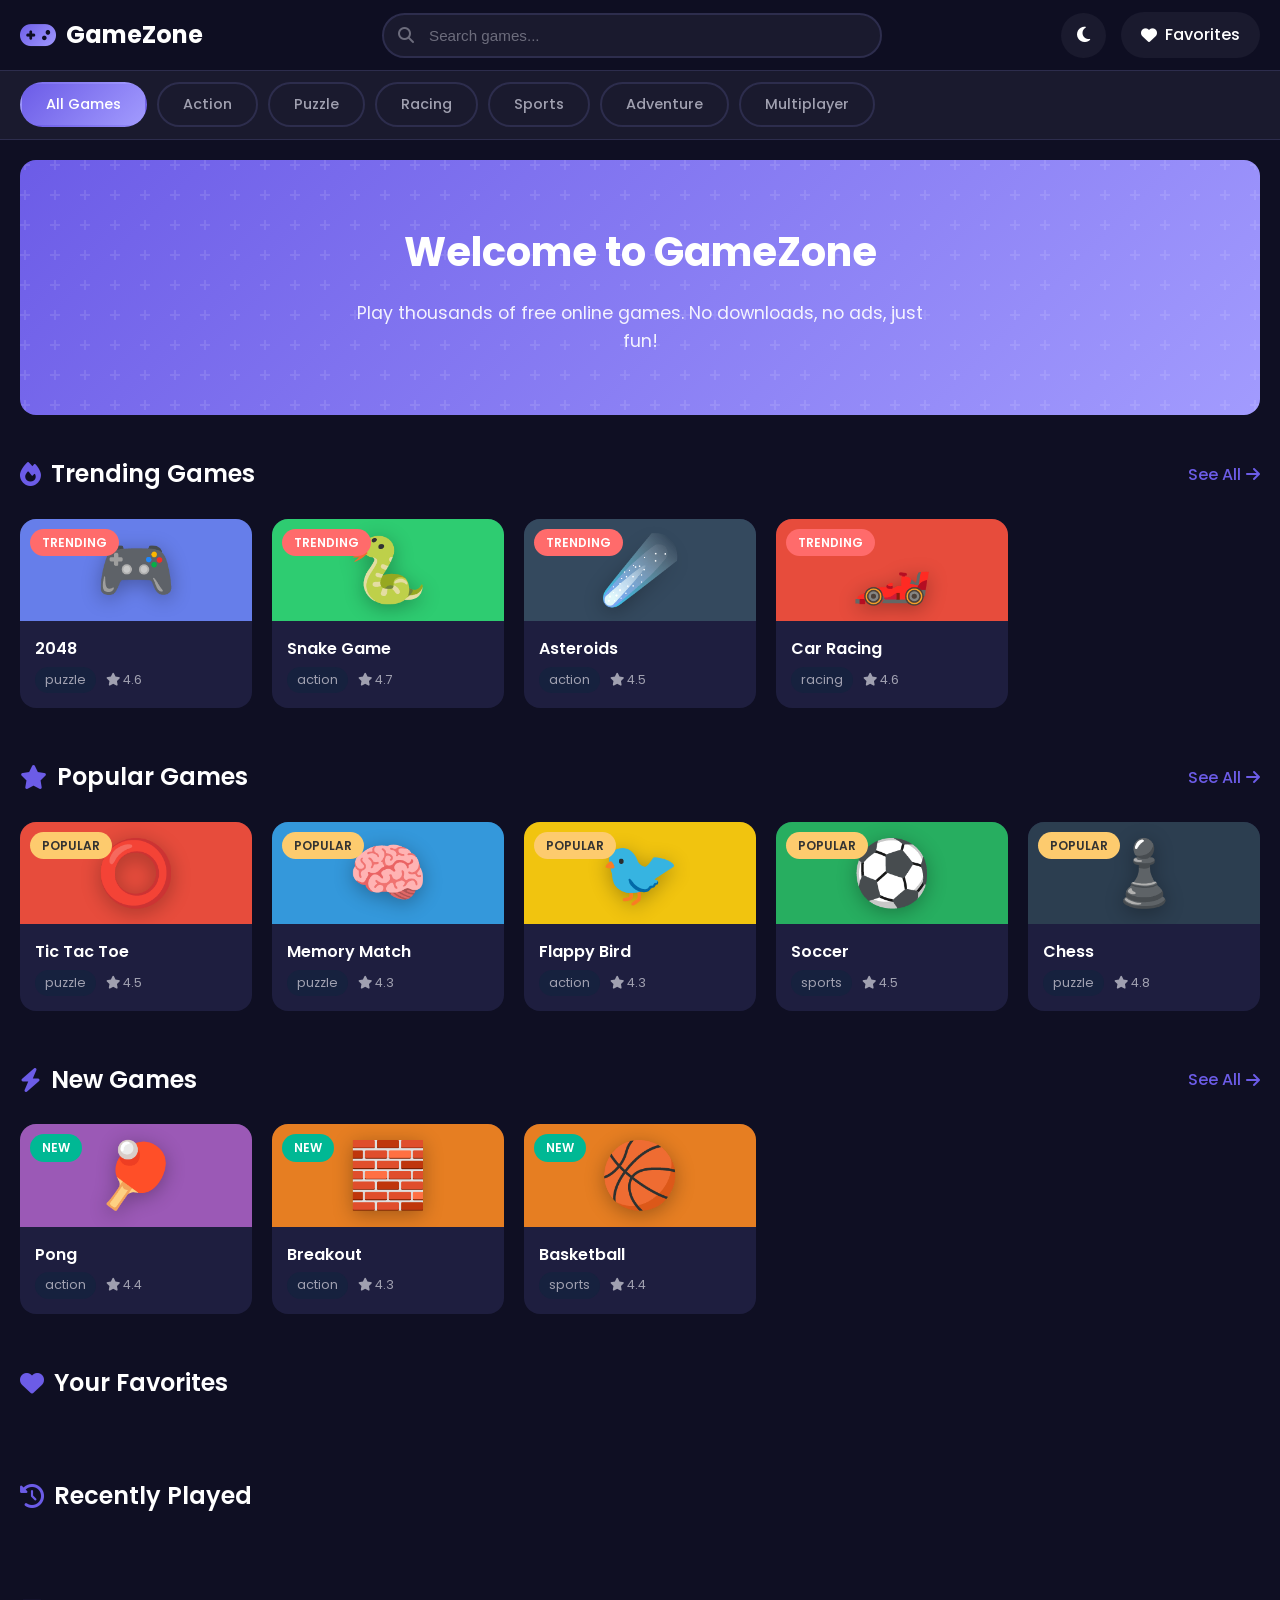
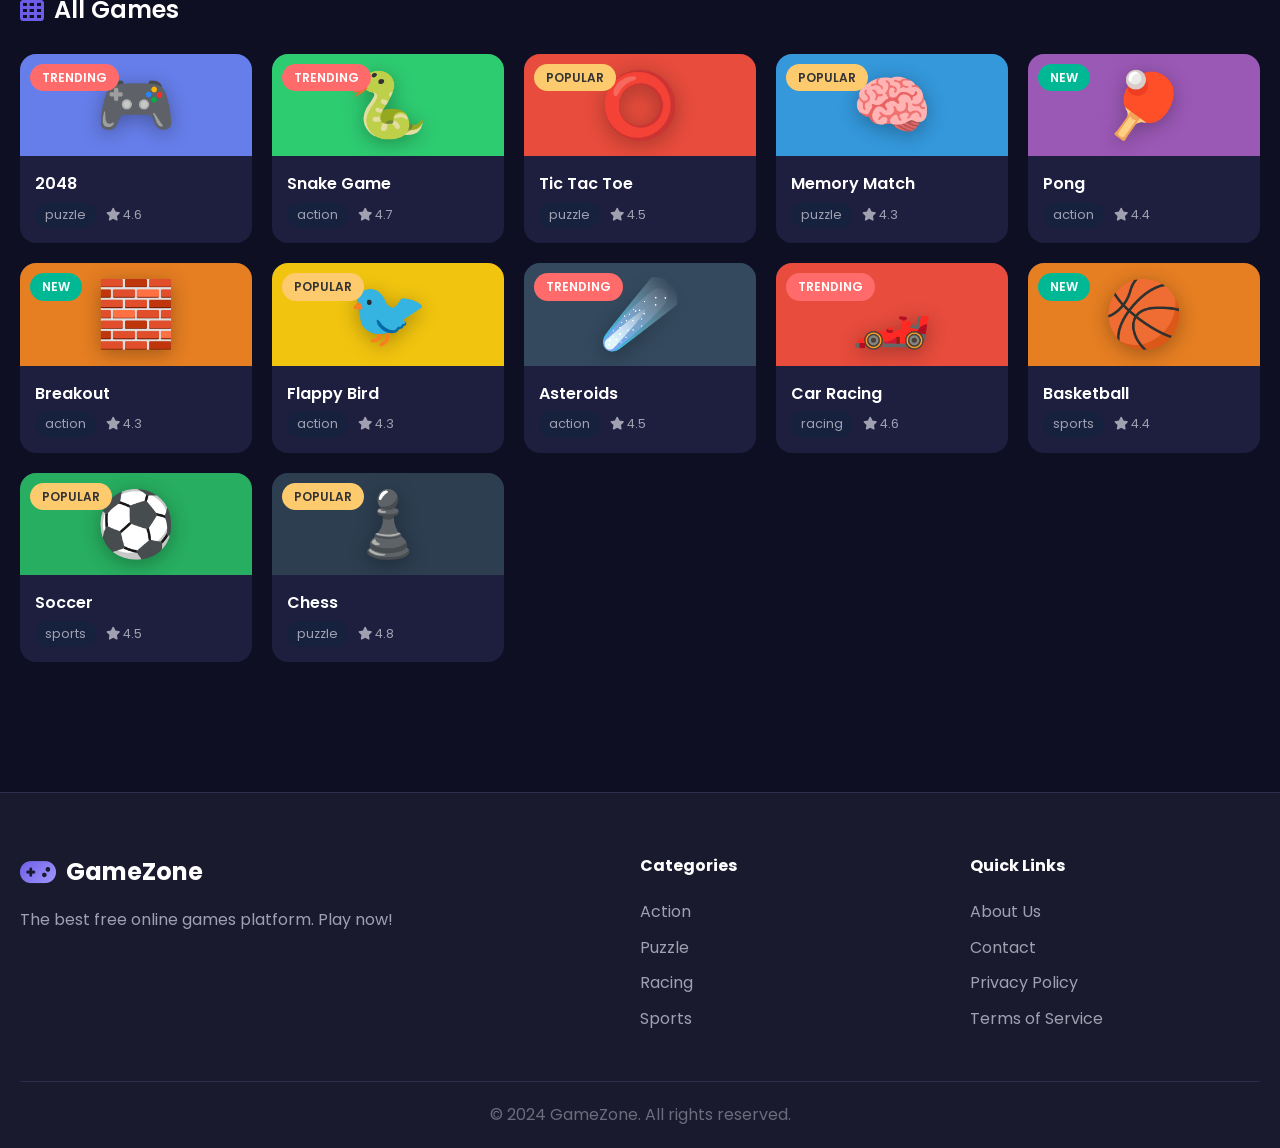
==== index.html @ c4a51d7b "Initial commit - GameZone website with 12 playable games" ====
<!DOCTYPE html>
<html lang="en">
<head>
    <meta charset="UTF-8">
    <meta name="viewport" content="width=device-width, initial-scale=1.0">
    <meta name="description" content="Play free online games at GameZone - The best collection of trending, popular and new games!">
    <title>GameZone - Play Free Games Online</title>
    <link rel="stylesheet" href="style.css">
    <link href="https://fonts.googleapis.com/css2?family=Poppins:wght@400;500;600;700&display=swap" rel="stylesheet">
    <link rel="stylesheet" href="https://cdnjs.cloudflare.com/ajax/libs/font-awesome/6.4.0/css/all.min.css">
</head>
<body>
    <!-- Navbar -->
    <nav class="navbar">
        <div class="nav-container">
            <a href="index.html" class="logo">
                <i class="fas fa-gamepad"></i>
                <span>GameZone</span>
            </a>
            
            <div class="search-box">
                <i class="fas fa-search"></i>
                <input type="text" id="searchInput" placeholder="Search games...">
            </div>
            
            <div class="nav-actions">
                <button class="theme-toggle" id="themeToggle" title="Toggle Theme">
                    <i class="fas fa-moon"></i>
                </button>
                <a href="#favorites" class="nav-link">
                    <i class="fas fa-heart"></i>
                    <span>Favorites</span>
                </a>
            </div>
            
            <button class="mobile-menu-btn" id="mobileMenuBtn">
                <i class="fas fa-bars"></i>
            </button>
        </div>
    </nav>

    <!-- Categories -->
    <div class="categories-bar">
        <div class="categories-container">
            <button class="category-btn active" data-category="all">All Games</button>
            <button class="category-btn" data-category="action">Action</button>
            <button class="category-btn" data-category="puzzle">Puzzle</button>
            <button class="category-btn" data-category="racing">Racing</button>
            <button class="category-btn" data-category="sports">Sports</button>
            <button class="category-btn" data-category="adventure">Adventure</button>
            <button class="category-btn" data-category="multiplayer">Multiplayer</button>
        </div>
    </div>

    <!-- Main Content -->
    <main class="main-content">
        <!-- Hero Section -->
        <section class="hero">
            <div class="hero-content">
                <h1>Welcome to GameZone</h1>
                <p>Play thousands of free online games. No downloads, no ads, just fun!</p>
            </div>
        </section>

        <!-- Trending Games -->
        <section class="games-section" id="trending">
            <div class="section-header">
                <h2><i class="fas fa-fire"></i> Trending Games</h2>
                <a href="#" class="see-all">See All <i class="fas fa-arrow-right"></i></a>
            </div>
            <div class="games-grid" id="trendingGames">
                <!-- Games loaded dynamically -->
            </div>
        </section>

        <!-- Popular Games -->
        <section class="games-section" id="popular">
            <div class="section-header">
                <h2><i class="fas fa-star"></i> Popular Games</h2>
                <a href="#" class="see-all">See All <i class="fas fa-arrow-right"></i></a>
            </div>
            <div class="games-grid" id="popularGames">
                <!-- Games loaded dynamically -->
            </div>
        </section>

        <!-- New Games -->
        <section class="games-section" id="new">
            <div class="section-header">
                <h2><i class="fas fa-bolt"></i> New Games</h2>
                <a href="#" class="see-all">See All <i class="fas fa-arrow-right"></i></a>
            </div>
            <div class="games-grid" id="newGames">
                <!-- Games loaded dynamically -->
            </div>
        </section>

        <!-- Favorites Section -->
        <section class="games-section" id="favorites">
            <div class="section-header">
                <h2><i class="fas fa-heart"></i> Your Favorites</h2>
            </div>
            <div class="games-grid" id="favoritesGames">
                <div class="empty-state" id="emptyFavorites">
                    <i class="fas fa-heart-broken"></i>
                    <p>No favorites yet. Start adding games you love!</p>
                </div>
            </div>
        </section>

        <!-- Recently Played -->
        <section class="games-section" id="recent">
            <div class="section-header">
                <h2><i class="fas fa-history"></i> Recently Played</h2>
            </div>
            <div class="games-grid" id="recentGames">
                <div class="empty-state" id="emptyRecent">
                    <i class="fas fa-gamepad"></i>
                    <p>No games played yet. Start playing now!</p>
                </div>
            </div>
        </section>

        <!-- All Games -->
        <section class="games-section" id="all-games">
            <div class="section-header">
                <h2><i class="fas fa-th"></i> All Games</h2>
            </div>
            <div class="games-grid" id="allGames">
                <!-- Games loaded dynamically -->
            </div>
            <button class="load-more-btn" id="loadMoreBtn">
                <i class="fas fa-plus"></i> Load More Games
            </button>
        </section>
    </main>

    <!-- Footer -->
    <footer class="footer">
        <div class="footer-content">
            <div class="footer-brand">
                <a href="index.html" class="logo">
                    <i class="fas fa-gamepad"></i>
                    <span>GameZone</span>
                </a>
                <p>The best free online games platform. Play now!</p>
            </div>
            <div class="footer-links">
                <h4>Categories</h4>
                <a href="#">Action</a>
                <a href="#">Puzzle</a>
                <a href="#">Racing</a>
                <a href="#">Sports</a>
            </div>
            <div class="footer-links">
                <h4>Quick Links</h4>
                <a href="#">About Us</a>
                <a href="#">Contact</a>
                <a href="#">Privacy Policy</a>
                <a href="#">Terms of Service</a>
            </div>
        </div>
        <div class="footer-bottom">
            <p>&copy; 2024 GameZone. All rights reserved.</p>
        </div>
    </footer>

    <!-- Loading Overlay -->
    <div class="loading-overlay" id="loadingOverlay">
        <div class="loader">
            <div class="loader-circle"></div>
            <p>Loading games...</p>
        </div>
    </div>

    <script src="script.js"></script>
</body>
</html>
---- style.css ----
/* ==================== CSS Variables & Reset ==================== */
:root {
    /* Dark Theme (Default) */
    --bg-primary: #0f0f23;
    --bg-secondary: #1a1a2e;
    --bg-tertiary: #16213e;
    --bg-card: #1e1e3f;
    --bg-hover: #2a2a4a;
    --text-primary: #ffffff;
    --text-secondary: #a0a0b0;
    --text-muted: #6c6c7c;
    --accent-primary: #6c5ce7;
    --accent-secondary: #a29bfe;
    --accent-gradient: linear-gradient(135deg, #6c5ce7 0%, #a29bfe 100%);
    --success: #00b894;
    --warning: #fdcb6e;
    --error: #e74c3c;
    --border-color: #2d2d4d;
    --shadow: 0 8px 32px rgba(0, 0, 0, 0.3);
    --shadow-hover: 0 12px 48px rgba(108, 92, 231, 0.2);
    --transition: all 0.3s cubic-bezier(0.4, 0, 0.2, 1);
    --border-radius: 16px;
    --border-radius-sm: 8px;
}

/* Light Theme */
[data-theme="light"] {
    --bg-primary: #f8f9fa;
    --bg-secondary: #ffffff;
    --bg-tertiary: #f0f0f5;
    --bg-card: #ffffff;
    --bg-hover: #f0f0f5;
    --text-primary: #1a1a2e;
    --text-secondary: #6c6c7c;
    --text-muted: #9c9cac;
    --accent-primary: #6c5ce7;
    --accent-secondary: #5f50e0;
    --border-color: #e0e0e8;
    --shadow: 0 8px 32px rgba(0, 0, 0, 0.1);
    --shadow-hover: 0 12px 48px rgba(108, 92, 231, 0.15);
}

* {
    margin: 0;
    padding: 0;
    box-sizing: border-box;
}

html {
    scroll-behavior: smooth;
}

body {
    font-family: 'Poppins', sans-serif;
    background: var(--bg-primary);
    color: var(--text-primary);
    line-height: 1.6;
    overflow-x: hidden;
}

/* ==================== Scrollbar ==================== */
::-webkit-scrollbar {
    width: 8px;
}

::-webkit-scrollbar-track {
    background: var(--bg-secondary);
}

::-webkit-scrollbar-thumb {
    background: var(--accent-primary);
    border-radius: 4px;
}

::-webkit-scrollbar-thumb:hover {
    background: var(--accent-secondary);
}

/* ==================== Navbar ==================== */
.navbar {
    position: fixed;
    top: 0;
    left: 0;
    right: 0;
    z-index: 1000;
    background: rgba(15, 15, 35, 0.95);
    backdrop-filter: blur(20px);
    border-bottom: 1px solid var(--border-color);
    padding: 0 20px;
}

[data-theme="light"] .navbar {
    background: rgba(255, 255, 255, 0.95);
}

.nav-container {
    max-width: 1400px;
    margin: 0 auto;
    display: flex;
    align-items: center;
    justify-content: space-between;
    height: 70px;
    gap: 20px;
}

.logo {
    display: flex;
    align-items: center;
    gap: 10px;
    text-decoration: none;
    font-size: 1.5rem;
    font-weight: 700;
    color: var(--text-primary);
}

.logo i {
    font-size: 1.8rem;
    background: var(--accent-gradient);
    -webkit-background-clip: text;
    -webkit-text-fill-color: transparent;
    background-clip: text;
}

.search-box {
    flex: 1;
    max-width: 500px;
    position: relative;
}

.search-box i {
    position: absolute;
    left: 16px;
    top: 50%;
    transform: translateY(-50%);
    color: var(--text-muted);
}

.search-box input {
    width: 100%;
    padding: 12px 16px 12px 45px;
    border: 2px solid var(--border-color);
    border-radius: 50px;
    background: var(--bg-secondary);
    color: var(--text-primary);
    font-size: 0.95rem;
    transition: var(--transition);
}

.search-box input:focus {
    outline: none;
    border-color: var(--accent-primary);
    box-shadow: 0 0 0 4px rgba(108, 92, 231, 0.1);
}

.search-box input::placeholder {
    color: var(--text-muted);
}

.nav-actions {
    display: flex;
    align-items: center;
    gap: 15px;
}

.theme-toggle {
    width: 45px;
    height: 45px;
    border-radius: 50%;
    border: none;
    background: var(--bg-secondary);
    color: var(--text-primary);
    cursor: pointer;
    transition: var(--transition);
    display: flex;
    align-items: center;
    justify-content: center;
    font-size: 1.1rem;
}

.theme-toggle:hover {
    background: var(--accent-primary);
    color: white;
    transform: rotate(180deg);
}

.nav-link {
    display: flex;
    align-items: center;
    gap: 8px;
    padding: 10px 20px;
    border-radius: 50px;
    background: var(--bg-secondary);
    color: var(--text-primary);
    text-decoration: none;
    font-weight: 500;
    transition: var(--transition);
}

.nav-link:hover {
    background: var(--accent-primary);
    color: white;
}

.mobile-menu-btn {
    display: none;
    width: 45px;
    height: 45px;
    border-radius: 12px;
    border: none;
    background: var(--bg-secondary);
    color: var(--text-primary);
    cursor: pointer;
    font-size: 1.2rem;
}

/* ==================== Categories Bar ==================== */
.categories-bar {
    position: fixed;
    top: 70px;
    left: 0;
    right: 0;
    z-index: 999;
    background: var(--bg-secondary);
    border-bottom: 1px solid var(--border-color);
    padding: 12px 20px;
    overflow-x: auto;
}

.categories-container {
    max-width: 1400px;
    margin: 0 auto;
    display: flex;
    gap: 10px;
}

.category-btn {
    padding: 10px 24px;
    border-radius: 50px;
    border: 2px solid var(--border-color);
    background: transparent;
    color: var(--text-secondary);
    font-family: 'Poppins', sans-serif;
    font-size: 0.9rem;
    font-weight: 500;
    cursor: pointer;
    transition: var(--transition);
    white-space: nowrap;
}

.category-btn:hover {
    border-color: var(--accent-primary);
    color: var(--accent-primary);
}

.category-btn.active {
    background: var(--accent-gradient);
    border-color: transparent;
    color: white;
}

/* ==================== Main Content ==================== */
.main-content {
    margin-top: 140px;
    padding: 20px;
    max-width: 1400px;
    margin-left: auto;
    margin-right: auto;
}

/* ==================== Hero Section ==================== */
.hero {
    text-align: center;
    padding: 60px 20px;
    background: var(--accent-gradient);
    border-radius: var(--border-radius);
    margin-bottom: 40px;
    position: relative;
    overflow: hidden;
}

.hero::before {
    content: '';
    position: absolute;
    top: 0;
    left: 0;
    right: 0;
    bottom: 0;
    background: url("data:image/svg+xml,%3Csvg width='60' height='60' viewBox='0 0 60 60' xmlns='http://www.w3.org/2000/svg'%3E%3Cg fill='none' fill-rule='evenodd'%3E%3Cg fill='%23ffffff' fill-opacity='0.1'%3E%3Cpath d='M36 34v-4h-2v4h-4v2h4v4h2v-4h4v-2h-4zm0-30V0h-2v4h-4v2h4v4h2V6h4V4h-4zM6 34v-4H4v4H0v2h4v4h2v-4h4v-2H6zM6 4V0H4v4H0v2h4v4h2V6h4V4H6z'/%3E%3C/g%3E%3C/g%3E%3C/svg%3E");
}

.hero-content {
    position: relative;
    z-index: 1;
}

.hero h1 {
    font-size: 2.5rem;
    font-weight: 700;
    color: white;
    margin-bottom: 15px;
}

.hero p {
    font-size: 1.1rem;
    color: rgba(255, 255, 255, 0.9);
    max-width: 600px;
    margin: 0 auto;
}

/* ==================== Games Section ==================== */
.games-section {
    margin-bottom: 50px;
}

.section-header {
    display: flex;
    justify-content: space-between;
    align-items: center;
    margin-bottom: 25px;
}

.section-header h2 {
    font-size: 1.5rem;
    font-weight: 600;
    display: flex;
    align-items: center;
    gap: 10px;
}

.section-header h2 i {
    color: var(--accent-primary);
}

.see-all {
    color: var(--accent-primary);
    text-decoration: none;
    font-weight: 500;
    display: flex;
    align-items: center;
    gap: 5px;
    transition: var(--transition);
}

.see-all:hover {
    gap: 10px;
}

/* ==================== Games Grid ==================== */
.games-grid {
    display: grid;
    grid-template-columns: repeat(auto-fill, minmax(200px, 1fr));
    gap: 20px;
}

/* ==================== Game Card ==================== */
.game-card {
    background: var(--bg-card);
    border-radius: var(--border-radius);
    overflow: hidden;
    cursor: pointer;
    transition: var(--transition);
    position: relative;
}

.game-card:hover {
    transform: translateY(-8px);
    box-shadow: var(--shadow-hover);
}

.game-card-thumbnail {
    width: 100%;
    aspect-ratio: 16/10;
    object-fit: cover;
    transition: var(--transition);
}

.game-card:hover .game-card-thumbnail {
    transform: scale(1.05);
}

.game-card-image {
    position: relative;
    overflow: hidden;
}

.game-card-overlay {
    position: absolute;
    top: 0;
    left: 0;
    right: 0;
    bottom: 0;
    background: rgba(0, 0, 0, 0.6);
    display: flex;
    align-items: center;
    justify-content: center;
    opacity: 0;
    transition: var(--transition);
}

.game-card:hover .game-card-overlay {
    opacity: 1;
}

.play-btn {
    width: 60px;
    height: 60px;
    border-radius: 50%;
    background: var(--accent-gradient);
    border: none;
    color: white;
    font-size: 1.5rem;
    cursor: pointer;
    transform: scale(0.8);
    transition: var(--transition);
}

.game-card:hover .play-btn {
    transform: scale(1);
}

.game-card-info {
    padding: 15px;
}

.game-card-title {
    font-size: 1rem;
    font-weight: 600;
    margin-bottom: 5px;
    color: var(--text-primary);
}

.game-card-meta {
    display: flex;
    align-items: center;
    gap: 10px;
    font-size: 0.8rem;
    color: var(--text-secondary);
}

.game-card-category {
    background: var(--bg-tertiary);
    padding: 3px 10px;
    border-radius: 20px;
}

.game-card-badge {
    position: absolute;
    top: 10px;
    left: 10px;
    padding: 4px 12px;
    border-radius: 20px;
    font-size: 0.75rem;
    font-weight: 600;
    z-index: 1;
}

.badge-trending {
    background: #ff6b6b;
    color: white;
}

.badge-new {
    background: #00b894;
    color: white;
}

.badge-popular {
    background: #fdcb6e;
    color: #333;
}

/* ==================== Skeleton Loader ==================== */
.skeleton {
    background: linear-gradient(90deg, var(--bg-tertiary) 25%, var(--bg-hover) 50%, var(--bg-tertiary) 75%);
    background-size: 200% 100%;
    animation: skeleton-loading 1.5s infinite;
}

@keyframes skeleton-loading {
    0% { background-position: 200% 0; }
    100% { background-position: -200% 0; }
}

.skeleton-card {
    background: var(--bg-card);
    border-radius: var(--border-radius);
    overflow: hidden;
}

.skeleton-image {
    width: 100%;
    aspect-ratio: 16/10;
}

.skeleton-text {
    height: 20px;
    margin: 15px;
    border-radius: 4px;
}

/* ==================== Empty State ==================== */
.empty-state {
    grid-column: 1 / -1;
    text-align: center;
    padding: 60px 20px;
    color: var(--text-secondary);
}

.empty-state i {
    font-size: 4rem;
    margin-bottom: 20px;
    color: var(--text-muted);
}

.empty-state p {
    font-size: 1.1rem;
}

.hidden {
    display: none !important;
}

/* ==================== Load More Button ==================== */
.load-more-btn {
    display: flex;
    align-items: center;
    justify-content: center;
    gap: 10px;
    width: 100%;
    max-width: 300px;
    margin: 30px auto 0;
    padding: 15px 30px;
    border-radius: 50px;
    border: 2px solid var(--accent-primary);
    background: transparent;
    color: var(--accent-primary);
    font-family: 'Poppins', sans-serif;
    font-size: 1rem;
    font-weight: 600;
    cursor: pointer;
    transition: var(--transition);
}

.load-more-btn:hover {
    background: var(--accent-primary);
    color: white;
}

/* ==================== Footer ==================== */
.footer {
    background: var(--bg-secondary);
    border-top: 1px solid var(--border-color);
    padding: 60px 20px 20px;
    margin-top: 60px;
}

.footer-content {
    max-width: 1400px;
    margin: 0 auto;
    display: grid;
    grid-template-columns: 2fr 1fr 1fr;
    gap: 40px;
}

.footer-brand p {
    color: var(--text-secondary);
    margin-top: 15px;
}

.footer-links h4 {
    color: var(--text-primary);
    margin-bottom: 20px;
}

.footer-links a {
    display: block;
    color: var(--text-secondary);
    text-decoration: none;
    margin-bottom: 10px;
    transition: var(--transition);
}

.footer-links a:hover {
    color: var(--accent-primary);
}

.footer-bottom {
    max-width: 1400px;
    margin: 40px auto 0;
    padding-top: 20px;
    border-top: 1px solid var(--border-color);
    text-align: center;
    color: var(--text-muted);
}

/* ==================== Loading Overlay ==================== */
.loading-overlay {
    position: fixed;
    top: 0;
    left: 0;
    right: 0;
    bottom: 0;
    background: var(--bg-primary);
    display: flex;
    align-items: center;
    justify-content: center;
    z-index: 9999;
    transition: var(--transition);
}

.loading-overlay.hidden {
    opacity: 0;
    pointer-events: none;
}

.loader {
    text-align: center;
}

.loader-circle {
    width: 60px;
    height: 60px;
    border: 4px solid var(--border-color);
    border-top-color: var(--accent-primary);
    border-radius: 50%;
    animation: spin 1s linear infinite;
    margin: 0 auto 20px;
}

@keyframes spin {
    to { transform: rotate(360deg); }
}

/* ==================== Game Page Styles ==================== */
.game-page {
    margin-top: 90px;
    padding: 20px;
    max-width: 1200px;
    margin-left: auto;
    margin-right: auto;
}

.game-container {
    background: var(--bg-secondary);
    border-radius: var(--border-radius);
    overflow: hidden;
}

.game-header {
    display: flex;
    justify-content: space-between;
    align-items: center;
    padding: 20px;
    border-bottom: 1px solid var(--border-color);
}

.game-header h1 {
    font-size: 1.5rem;
}

.game-actions {
    display: flex;
    gap: 10px;
}

.action-btn {
    display: flex;
    align-items: center;
    gap: 8px;
    padding: 10px 20px;
    border-radius: 50px;
    border: 2px solid var(--border-color);
    background: transparent;
    color: var(--text-primary);
    font-family: 'Poppins', sans-serif;
    font-size: 0.9rem;
    cursor: pointer;
    transition: var(--transition);
}

.action-btn:hover {
    border-color: var(--accent-primary);
    color: var(--accent-primary);
}

.action-btn.liked {
    background: #ff6b6b;
    border-color: #ff6b6b;
    color: white;
}

.game-frame-container {
    position: relative;
    width: 100%;
    aspect-ratio: 16/9;
    background: #000;
}

.game-frame-container iframe {
    width: 100%;
    height: 100%;
}

.play-overlay {
    position: absolute;
    top: 0;
    left: 0;
    right: 0;
    bottom: 0;
    background: rgba(0, 0, 0, 0.8);
    display: flex;
    flex-direction: column;
    align-items: center;
    justify-content: center;
    gap: 15px;
    border: none;
    cursor: pointer;
    transition: var(--transition);
}

.play-overlay i {
    font-size: 4rem;
    color: var(--accent-primary);
}

.play-overlay span {
    color: white;
    font-size: 1.2rem;
    font-weight: 600;
}

.play-overlay:hover {
    background: rgba(0, 0, 0, 0.9);
}

.play-overlay.hidden {
    display: none;
}

.game-info {
    padding: 20px;
    border-bottom: 1px solid var(--border-color);
}

.game-meta {
    display: flex;
    gap: 20px;
    margin-bottom: 15px;
    flex-wrap: wrap;
}

.game-meta span {
    display: flex;
    align-items: center;
    gap: 8px;
    color: var(--text-secondary);
    font-size: 0.9rem;
}

.game-meta i {
    color: var(--accent-primary);
}

.game-description {
    color: var(--text-secondary);
    line-height: 1.8;
}

.game-controls {
    padding: 20px;
}

.game-controls h3 {
    margin-bottom: 10px;
    color: var(--text-primary);
}

.game-controls p {
    color: var(--text-secondary);
}

.similar-games,
.recently-played {
    margin-top: 40px;
}

.similar-games h2,
.recently-played h2 {
    margin-bottom: 20px;
    display: flex;
    align-items: center;
    gap: 10px;
}

.similar-games h2 i,
.recently-played h2 i {
    color: var(--accent-primary);
}

/* ==================== Toast ==================== */
.toast {
    position: fixed;
    bottom: 30px;
    left: 50%;
    transform: translateX(-50%) translateY(100px);
    background: var(--success);
    color: white;
    padding: 15px 30px;
    border-radius: 50px;
    display: flex;
    align-items: center;
    gap: 10px;
    z-index: 9999;
    transition: var(--transition);
    opacity: 0;
}

.toast.show {
    transform: translateX(-50%) translateY(0);
    opacity: 1;
}

/* ==================== Responsive Design ==================== */
@media (max-width: 1024px) {
    .footer-content {
        grid-template-columns: 1fr 1fr;
    }
}

@media (max-width: 768px) {
    .nav-container {
        flex-wrap: wrap;
        height: auto;
        padding: 15px 0;
    }
    
    .search-box {
        order: 3;
        max-width: 100%;
        width: 100%;
        margin-top: 10px;
    }
    
    .nav-link span {
        display: none;
    }
    
    .categories-bar {
        top: 120px;
    }
    
    .main-content {
        margin-top: 190px;
    }
    
    .hero h1 {
        font-size: 1.8rem;
    }
    
    .games-grid {
        grid-template-columns: repeat(2, 1fr);
        gap: 15px;
    }
    
    .footer-content {
        grid-template-columns: 1fr;
        gap: 30px;
    }
    
    .game-header {
        flex-direction: column;
        gap: 15px;
        text-align: center;
    }
    
    .game-actions {
        flex-wrap: wrap;
        justify-content: center;
    }
    
    .action-btn span {
        display: none;
    }
}

@media (max-width: 480px) {
    .games-grid {
        grid-template-columns: 1fr;
    }
    
    .section-header {
        flex-direction: column;
        align-items: flex-start;
        gap: 10px;
    }
}

/* ==================== Game Emoji & Modal Styles ==================== */
.game-emoji {
    font-size: 64px;
    text-shadow: 0 4px 20px rgba(0,0,0,0.3);
}

.game-card-image {
    display: flex;
    justify-content: center;
    align-items: center;
}

.game-modal {
    position: fixed;
    top: 0;
    left: 0;
    width: 100%;
    height: 100%;
    background: rgba(0, 0, 0, 0.9);
    display: flex;
    justify-content: center;
    align-items: center;
    z-index: 9999;
    backdrop-filter: blur(10px);
}

.game-modal-content {
    background: var(--bg-secondary);
    border-radius: 16px;
    max-width: 90%;
    max-height: 90%;
    overflow: auto;
    box-shadow: 0 20px 60px rgba(0, 0, 0, 0.5);
}

.game-modal-header {
    display: flex;
    justify-content: space-between;
    align-items: center;
    padding: 20px;
    border-bottom: 1px solid var(--border-color);
}

.game-modal-header h2 {
    color: var(--text-primary);
    font-size: 24px;
    margin: 0;
}

.close-modal {
    background: transparent;
    border: none;
    color: var(--text-secondary);
    font-size: 28px;
    cursor: pointer;
    padding: 5px 10px;
    border-radius: 8px;
    transition: var(--transition);
}

.close-modal:hover {
    background: var(--bg-hover);
    color: var(--text-primary);
}

.game-modal-body {
    padding: 30px;
    display: flex;
    justify-content: center;
    align-items: center;
    min-height: 300px;
}

.game-modal-controls {
    padding: 15px 20px;
    border-top: 1px solid var(--border-color);
    color: var(--text-secondary);
    font-size: 14px;
}

.game-modal-controls p {
    margin: 0;
}
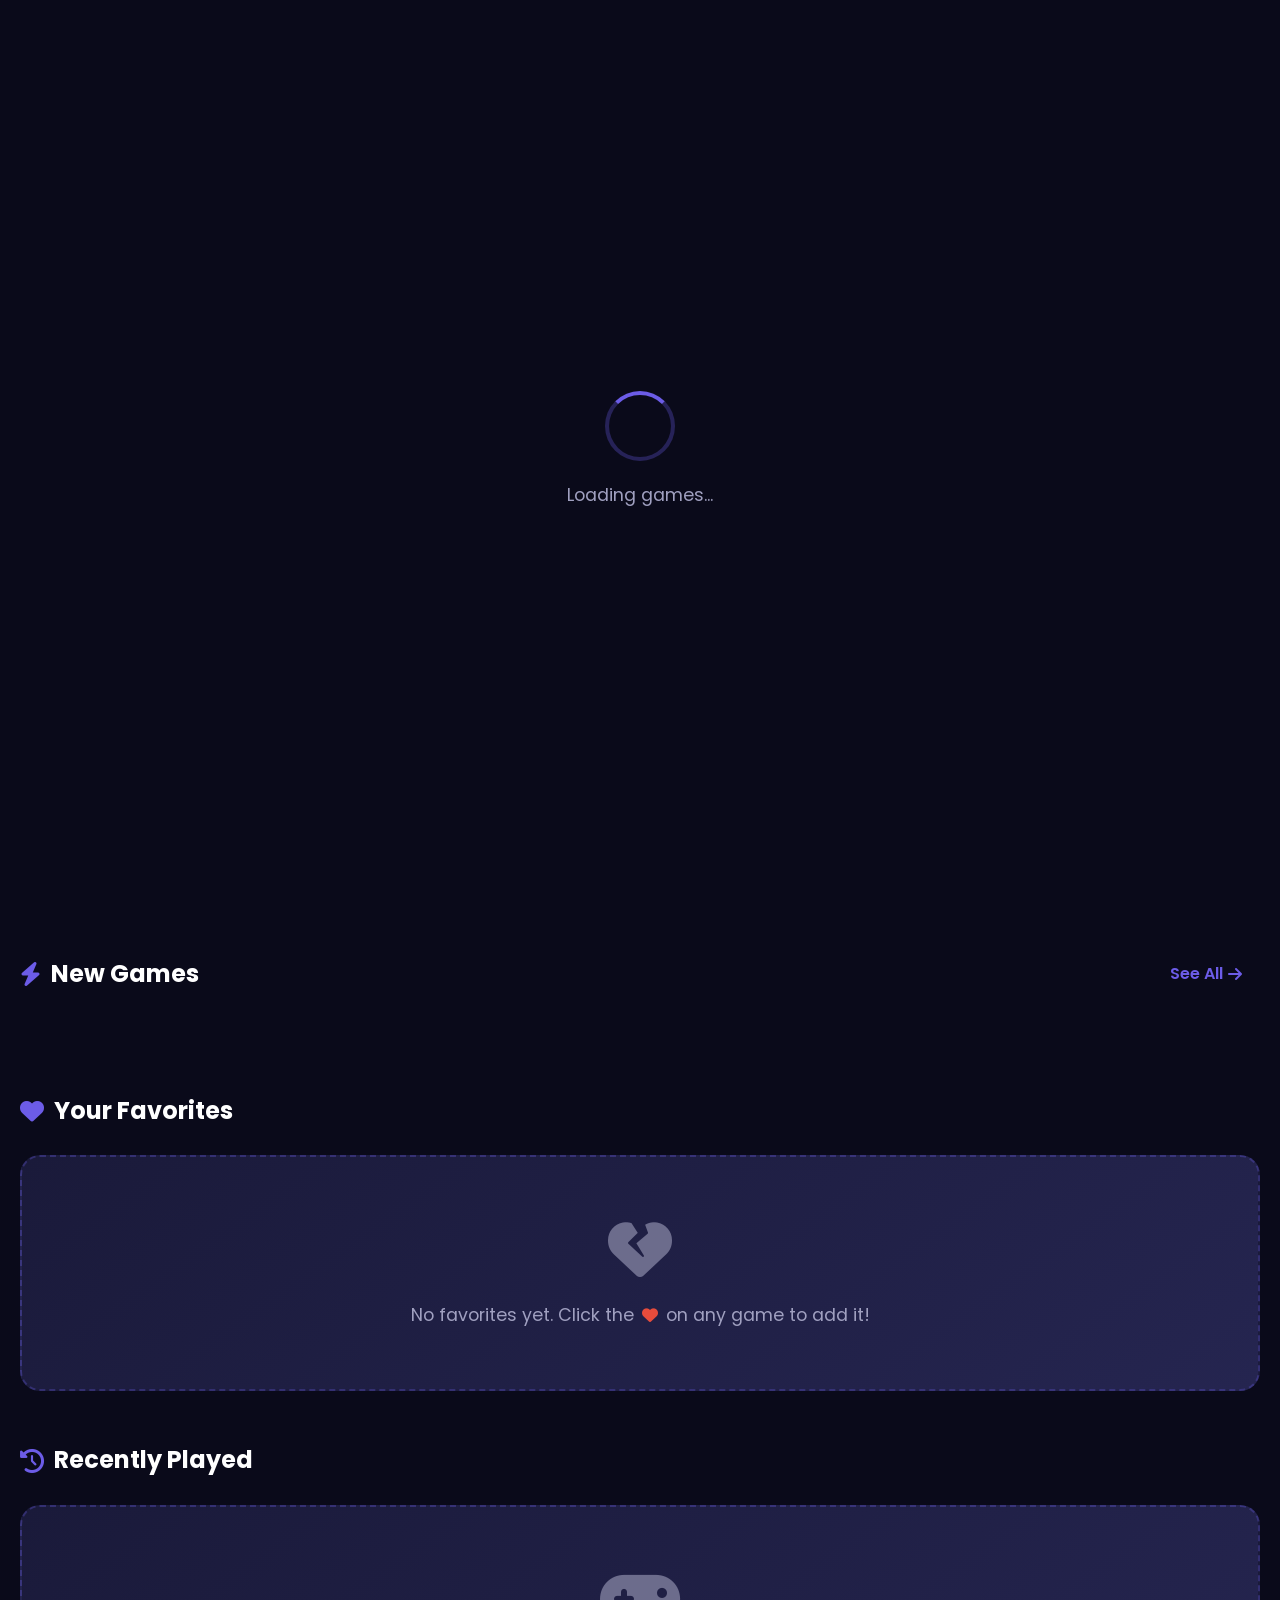
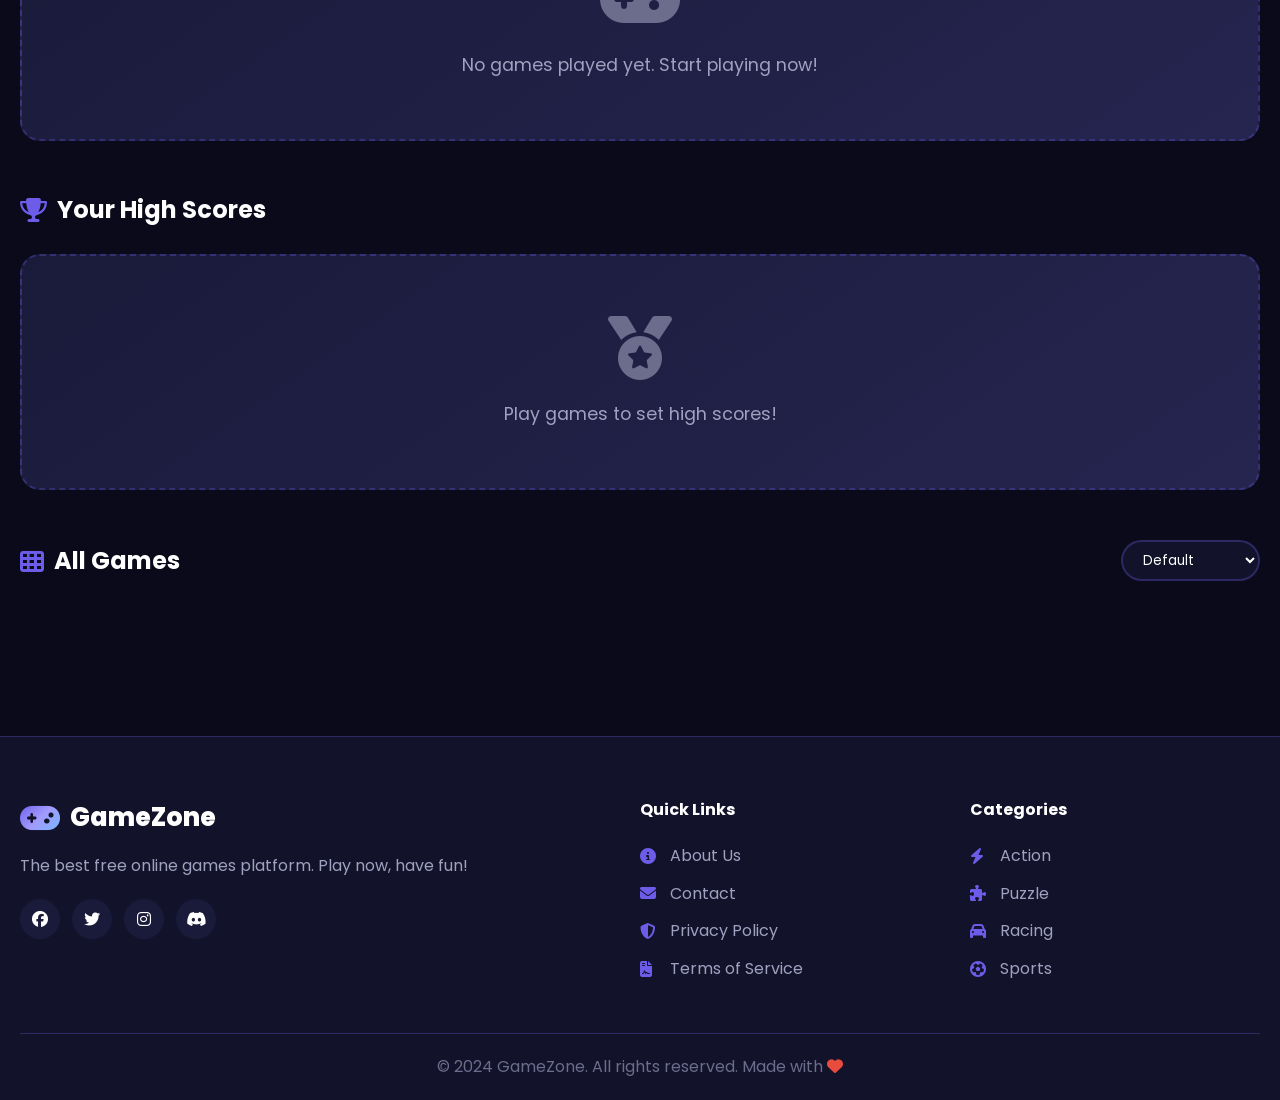
==== commit a4d96e14: "Added 50 games with full implementations" ====
--- a/index.html
+++ b/index.html
@@ -6,10 +6,18 @@
     <meta name="description" content="Play free online games at GameZone - The best collection of trending, popular and new games!">
     <title>GameZone - Play Free Games Online</title>
     <link rel="stylesheet" href="style.css">
-    <link href="https://fonts.googleapis.com/css2?family=Poppins:wght@400;500;600;700&display=swap" rel="stylesheet">
+    <link href="https://fonts.googleapis.com/css2?family=Poppins:wght@400;500;600;700;800&display=swap" rel="stylesheet">
     <link rel="stylesheet" href="https://cdnjs.cloudflare.com/ajax/libs/font-awesome/6.4.0/css/all.min.css">
 </head>
 <body>
+    <!-- Animated Background -->
+    <div class="bg-animation">
+        <div class="floating-shapes">
+            <span></span><span></span><span></span><span></span><span></span>
+            <span></span><span></span><span></span><span></span><span></span>
+        </div>
+    </div>
+
     <!-- Navbar -->
     <nav class="navbar">
         <div class="nav-container">
@@ -21,15 +29,20 @@
             <div class="search-box">
                 <i class="fas fa-search"></i>
                 <input type="text" id="searchInput" placeholder="Search games...">
+                <div class="search-results" id="searchResults"></div>
             </div>
             
             <div class="nav-actions">
                 <button class="theme-toggle" id="themeToggle" title="Toggle Theme">
                     <i class="fas fa-moon"></i>
                 </button>
-                <a href="#favorites" class="nav-link">
+                <button class="sound-toggle" id="soundToggle" title="Toggle Sound">
+                    <i class="fas fa-volume-up"></i>
+                </button>
+                <a href="#favorites" class="nav-link" id="navFavorites">
                     <i class="fas fa-heart"></i>
                     <span>Favorites</span>
+                    <span class="fav-count" id="favCount">0</span>
                 </a>
             </div>
             
@@ -37,18 +50,40 @@
                 <i class="fas fa-bars"></i>
             </button>
         </div>
+        
+        <!-- Mobile Menu -->
+        <div class="mobile-menu" id="mobileMenu">
+            <a href="#trending" class="mobile-link"><i class="fas fa-fire"></i> Trending</a>
+            <a href="#popular" class="mobile-link"><i class="fas fa-star"></i> Popular</a>
+            <a href="#favorites" class="mobile-link"><i class="fas fa-heart"></i> Favorites</a>
+            <a href="#recent" class="mobile-link"><i class="fas fa-history"></i> Recent</a>
+        </div>
     </nav>
 
     <!-- Categories -->
     <div class="categories-bar">
         <div class="categories-container">
-            <button class="category-btn active" data-category="all">All Games</button>
-            <button class="category-btn" data-category="action">Action</button>
-            <button class="category-btn" data-category="puzzle">Puzzle</button>
-            <button class="category-btn" data-category="racing">Racing</button>
-            <button class="category-btn" data-category="sports">Sports</button>
-            <button class="category-btn" data-category="adventure">Adventure</button>
-            <button class="category-btn" data-category="multiplayer">Multiplayer</button>
+            <button class="category-btn active" data-category="all">
+                <i class="fas fa-th"></i> All
+            </button>
+            <button class="category-btn" data-category="action">
+                <i class="fas fa-bolt"></i> Action
+            </button>
+            <button class="category-btn" data-category="puzzle">
+                <i class="fas fa-puzzle-piece"></i> Puzzle
+            </button>
+            <button class="category-btn" data-category="racing">
+                <i class="fas fa-car"></i> Racing
+            </button>
+            <button class="category-btn" data-category="sports">
+                <i class="fas fa-futbol"></i> Sports
+            </button>
+            <button class="category-btn" data-category="adventure">
+                <i class="fas fa-compass"></i> Adventure
+            </button>
+            <button class="category-btn" data-category="multiplayer">
+                <i class="fas fa-users"></i> Multiplayer
+            </button>
         </div>
     </div>
 
@@ -57,8 +92,25 @@
         <!-- Hero Section -->
         <section class="hero">
             <div class="hero-content">
-                <h1>Welcome to GameZone</h1>
-                <p>Play thousands of free online games. No downloads, no ads, just fun!</p>
+                <h1 class="glitch" data-text="Welcome to GameZone">Welcome to GameZone</h1>
+                <p>Play thousands of free online games. No downloads, no ads, just pure fun!</p>
+                <div class="hero-stats">
+                    <div class="stat">
+                        <i class="fas fa-gamepad"></i>
+                        <span class="stat-number" id="totalGames">12</span>
+                        <span class="stat-label">Games</span>
+                    </div>
+                    <div class="stat">
+                        <i class="fas fa-users"></i>
+                        <span class="stat-number" id="totalPlays">20M+</span>
+                        <span class="stat-label">Plays</span>
+                    </div>
+                    <div class="stat">
+                        <i class="fas fa-trophy"></i>
+                        <span class="stat-number">Free</span>
+                        <span class="stat-label">Forever</span>
+                    </div>
+                </div>
             </div>
         </section>
 
@@ -66,9 +118,9 @@
         <section class="games-section" id="trending">
             <div class="section-header">
                 <h2><i class="fas fa-fire"></i> Trending Games</h2>
-                <a href="#" class="see-all">See All <i class="fas fa-arrow-right"></i></a>
-            </div>
-            <div class="games-grid" id="trendingGames">
+                <a href="#all-games" class="see-all" data-filter="trending">See All <i class="fas fa-arrow-right"></i></a>
+            </div>
+            <div class="games-slider" id="trendingGames">
                 <!-- Games loaded dynamically -->
             </div>
         </section>
@@ -77,9 +129,9 @@
         <section class="games-section" id="popular">
             <div class="section-header">
                 <h2><i class="fas fa-star"></i> Popular Games</h2>
-                <a href="#" class="see-all">See All <i class="fas fa-arrow-right"></i></a>
-            </div>
-            <div class="games-grid" id="popularGames">
+                <a href="#all-games" class="see-all" data-filter="popular">See All <i class="fas fa-arrow-right"></i></a>
+            </div>
+            <div class="games-slider" id="popularGames">
                 <!-- Games loaded dynamically -->
             </div>
         </section>
@@ -88,9 +140,9 @@
         <section class="games-section" id="new">
             <div class="section-header">
                 <h2><i class="fas fa-bolt"></i> New Games</h2>
-                <a href="#" class="see-all">See All <i class="fas fa-arrow-right"></i></a>
-            </div>
-            <div class="games-grid" id="newGames">
+                <a href="#all-games" class="see-all" data-filter="new">See All <i class="fas fa-arrow-right"></i></a>
+            </div>
+            <div class="games-slider" id="newGames">
                 <!-- Games loaded dynamically -->
             </div>
         </section>
@@ -99,11 +151,14 @@
         <section class="games-section" id="favorites">
             <div class="section-header">
                 <h2><i class="fas fa-heart"></i> Your Favorites</h2>
+                <button class="clear-btn" id="clearFavorites" style="display:none;">
+                    <i class="fas fa-trash"></i> Clear All
+                </button>
             </div>
             <div class="games-grid" id="favoritesGames">
                 <div class="empty-state" id="emptyFavorites">
                     <i class="fas fa-heart-broken"></i>
-                    <p>No favorites yet. Start adding games you love!</p>
+                    <p>No favorites yet. Click the <i class="fas fa-heart"></i> on any game to add it!</p>
                 </div>
             </div>
         </section>
@@ -112,6 +167,9 @@
         <section class="games-section" id="recent">
             <div class="section-header">
                 <h2><i class="fas fa-history"></i> Recently Played</h2>
+                <button class="clear-btn" id="clearRecent" style="display:none;">
+                    <i class="fas fa-trash"></i> Clear
+                </button>
             </div>
             <div class="games-grid" id="recentGames">
                 <div class="empty-state" id="emptyRecent">
@@ -121,17 +179,35 @@
             </div>
         </section>
 
+        <!-- High Scores -->
+        <section class="games-section" id="highscores">
+            <div class="section-header">
+                <h2><i class="fas fa-trophy"></i> Your High Scores</h2>
+            </div>
+            <div class="highscores-grid" id="highScoresGrid">
+                <div class="empty-state" id="emptyHighScores">
+                    <i class="fas fa-medal"></i>
+                    <p>Play games to set high scores!</p>
+                </div>
+            </div>
+        </section>
+
         <!-- All Games -->
         <section class="games-section" id="all-games">
             <div class="section-header">
                 <h2><i class="fas fa-th"></i> All Games</h2>
+                <div class="sort-options">
+                    <select id="sortGames">
+                        <option value="default">Default</option>
+                        <option value="name">Name (A-Z)</option>
+                        <option value="rating">Top Rated</option>
+                        <option value="plays">Most Played</option>
+                    </select>
+                </div>
             </div>
             <div class="games-grid" id="allGames">
                 <!-- Games loaded dynamically -->
             </div>
-            <button class="load-more-btn" id="loadMoreBtn">
-                <i class="fas fa-plus"></i> Load More Games
-            </button>
         </section>
     </main>
 
@@ -143,34 +219,54 @@
                     <i class="fas fa-gamepad"></i>
                     <span>GameZone</span>
                 </a>
-                <p>The best free online games platform. Play now!</p>
+                <p>The best free online games platform. Play now, have fun!</p>
+                <div class="social-links">
+                    <a href="#" title="Facebook"><i class="fab fa-facebook"></i></a>
+                    <a href="#" title="Twitter"><i class="fab fa-twitter"></i></a>
+                    <a href="#" title="Instagram"><i class="fab fa-instagram"></i></a>
+                    <a href="#" title="Discord"><i class="fab fa-discord"></i></a>
+                </div>
+            </div>
+            <div class="footer-links">
+                <h4>Quick Links</h4>
+                <a href="#" id="linkAbout"><i class="fas fa-info-circle"></i> About Us</a>
+                <a href="#" id="linkContact"><i class="fas fa-envelope"></i> Contact</a>
+                <a href="#" id="linkPrivacy"><i class="fas fa-shield-alt"></i> Privacy Policy</a>
+                <a href="#" id="linkTerms"><i class="fas fa-file-contract"></i> Terms of Service</a>
             </div>
             <div class="footer-links">
                 <h4>Categories</h4>
-                <a href="#">Action</a>
-                <a href="#">Puzzle</a>
-                <a href="#">Racing</a>
-                <a href="#">Sports</a>
-            </div>
-            <div class="footer-links">
-                <h4>Quick Links</h4>
-                <a href="#">About Us</a>
-                <a href="#">Contact</a>
-                <a href="#">Privacy Policy</a>
-                <a href="#">Terms of Service</a>
+                <a href="#" class="cat-link" data-cat="action"><i class="fas fa-bolt"></i> Action</a>
+                <a href="#" class="cat-link" data-cat="puzzle"><i class="fas fa-puzzle-piece"></i> Puzzle</a>
+                <a href="#" class="cat-link" data-cat="racing"><i class="fas fa-car"></i> Racing</a>
+                <a href="#" class="cat-link" data-cat="sports"><i class="fas fa-futbol"></i> Sports</a>
             </div>
         </div>
         <div class="footer-bottom">
-            <p>&copy; 2024 GameZone. All rights reserved.</p>
+            <p>&copy; 2024 GameZone. All rights reserved. Made with <i class="fas fa-heart" style="color:#e74c3c"></i></p>
         </div>
     </footer>
+
+    <!-- Info Modal -->
+    <div class="info-modal" id="infoModal">
+        <div class="info-modal-content">
+            <button class="close-info-modal" id="closeInfoModal">&times;</button>
+            <div class="info-modal-body" id="infoModalBody"></div>
+        </div>
+    </div>
 
     <!-- Loading Overlay -->
     <div class="loading-overlay" id="loadingOverlay">
         <div class="loader">
             <div class="loader-circle"></div>
-            <p>Loading games...</p>
-        </div>
+            <div class="loader-text">Loading games...</div>
+        </div>
+    </div>
+
+    <!-- Toast Notification -->
+    <div class="toast" id="toast">
+        <i class="fas fa-check-circle"></i>
+        <span id="toastMessage">Success!</span>
     </div>
 
     <script src="script.js"></script>
--- a/style.css
+++ b/style.css
@@ -1,43 +1,42 @@
 /* ==================== CSS Variables & Reset ==================== */
 :root {
     /* Dark Theme (Default) */
-    --bg-primary: #0f0f23;
-    --bg-secondary: #1a1a2e;
-    --bg-tertiary: #16213e;
-    --bg-card: #1e1e3f;
-    --bg-hover: #2a2a4a;
+    --bg-primary: #0a0a1a;
+    --bg-secondary: #12122a;
+    --bg-tertiary: #1a1a3a;
+    --bg-card: linear-gradient(145deg, #1a1a3a 0%, #252550 100%);
+    --bg-hover: #2a2a5a;
     --text-primary: #ffffff;
-    --text-secondary: #a0a0b0;
-    --text-muted: #6c6c7c;
+    --text-secondary: #a0a0c0;
+    --text-muted: #6c6c8c;
     --accent-primary: #6c5ce7;
     --accent-secondary: #a29bfe;
-    --accent-gradient: linear-gradient(135deg, #6c5ce7 0%, #a29bfe 100%);
+    --accent-gradient: linear-gradient(135deg, #6c5ce7 0%, #a29bfe 50%, #74b9ff 100%);
     --success: #00b894;
     --warning: #fdcb6e;
     --error: #e74c3c;
-    --border-color: #2d2d4d;
-    --shadow: 0 8px 32px rgba(0, 0, 0, 0.3);
-    --shadow-hover: 0 12px 48px rgba(108, 92, 231, 0.2);
+    --border-color: rgba(108, 92, 231, 0.3);
+    --shadow: 0 8px 32px rgba(0, 0, 0, 0.4);
+    --shadow-hover: 0 20px 60px rgba(108, 92, 231, 0.3);
+    --glow: 0 0 40px rgba(108, 92, 231, 0.4);
     --transition: all 0.3s cubic-bezier(0.4, 0, 0.2, 1);
-    --border-radius: 16px;
-    --border-radius-sm: 8px;
+    --border-radius: 20px;
+    --border-radius-sm: 12px;
 }
 
 /* Light Theme */
 [data-theme="light"] {
-    --bg-primary: #f8f9fa;
+    --bg-primary: #f5f5ff;
     --bg-secondary: #ffffff;
-    --bg-tertiary: #f0f0f5;
-    --bg-card: #ffffff;
-    --bg-hover: #f0f0f5;
-    --text-primary: #1a1a2e;
-    --text-secondary: #6c6c7c;
-    --text-muted: #9c9cac;
-    --accent-primary: #6c5ce7;
-    --accent-secondary: #5f50e0;
-    --border-color: #e0e0e8;
+    --bg-tertiary: #ebebff;
+    --bg-card: linear-gradient(145deg, #ffffff 0%, #f0f0ff 100%);
+    --bg-hover: #e0e0f0;
+    --text-primary: #1a1a3a;
+    --text-secondary: #5c5c7c;
+    --text-muted: #9c9cbc;
+    --border-color: rgba(108, 92, 231, 0.2);
     --shadow: 0 8px 32px rgba(0, 0, 0, 0.1);
-    --shadow-hover: 0 12px 48px rgba(108, 92, 231, 0.15);
+    --shadow-hover: 0 20px 60px rgba(108, 92, 231, 0.2);
 }
 
 * {
@@ -56,11 +55,51 @@
     color: var(--text-primary);
     line-height: 1.6;
     overflow-x: hidden;
+    position: relative;
+}
+
+/* ==================== Animated Background ==================== */
+.bg-animation {
+    position: fixed;
+    top: 0;
+    left: 0;
+    width: 100%;
+    height: 100%;
+    z-index: -1;
+    overflow: hidden;
+}
+
+.floating-shapes span {
+    position: absolute;
+    width: 20px;
+    height: 20px;
+    background: var(--accent-gradient);
+    border-radius: 50%;
+    opacity: 0.1;
+    animation: float 20s infinite;
+}
+
+.floating-shapes span:nth-child(1) { left: 10%; width: 80px; height: 80px; animation-delay: 0s; animation-duration: 25s; }
+.floating-shapes span:nth-child(2) { left: 20%; width: 40px; height: 40px; animation-delay: 2s; animation-duration: 20s; }
+.floating-shapes span:nth-child(3) { left: 35%; width: 60px; height: 60px; animation-delay: 4s; animation-duration: 30s; }
+.floating-shapes span:nth-child(4) { left: 50%; width: 100px; height: 100px; animation-delay: 0s; animation-duration: 35s; }
+.floating-shapes span:nth-child(5) { left: 65%; width: 50px; height: 50px; animation-delay: 6s; animation-duration: 22s; }
+.floating-shapes span:nth-child(6) { left: 75%; width: 70px; height: 70px; animation-delay: 3s; animation-duration: 28s; }
+.floating-shapes span:nth-child(7) { left: 85%; width: 30px; height: 30px; animation-delay: 5s; animation-duration: 18s; }
+.floating-shapes span:nth-child(8) { left: 5%; width: 90px; height: 90px; animation-delay: 1s; animation-duration: 32s; }
+.floating-shapes span:nth-child(9) { left: 45%; width: 45px; height: 45px; animation-delay: 7s; animation-duration: 24s; }
+.floating-shapes span:nth-child(10) { left: 90%; width: 55px; height: 55px; animation-delay: 2s; animation-duration: 26s; }
+
+@keyframes float {
+    0% { transform: translateY(100vh) rotate(0deg); opacity: 0; }
+    10% { opacity: 0.1; }
+    90% { opacity: 0.1; }
+    100% { transform: translateY(-100vh) rotate(720deg); opacity: 0; }
 }
 
 /* ==================== Scrollbar ==================== */
 ::-webkit-scrollbar {
-    width: 8px;
+    width: 10px;
 }
 
 ::-webkit-scrollbar-track {
@@ -68,12 +107,12 @@
 }
 
 ::-webkit-scrollbar-thumb {
+    background: var(--accent-gradient);
+    border-radius: 5px;
+}
+
+::-webkit-scrollbar-thumb:hover {
     background: var(--accent-primary);
-    border-radius: 4px;
-}
-
-::-webkit-scrollbar-thumb:hover {
-    background: var(--accent-secondary);
 }
 
 /* ==================== Navbar ==================== */
@@ -83,14 +122,14 @@
     left: 0;
     right: 0;
     z-index: 1000;
-    background: rgba(15, 15, 35, 0.95);
+    background: rgba(10, 10, 26, 0.85);
     backdrop-filter: blur(20px);
     border-bottom: 1px solid var(--border-color);
     padding: 0 20px;
 }
 
 [data-theme="light"] .navbar {
-    background: rgba(255, 255, 255, 0.95);
+    background: rgba(255, 255, 255, 0.9);
 }
 
 .nav-container {
@@ -108,17 +147,23 @@
     align-items: center;
     gap: 10px;
     text-decoration: none;
-    font-size: 1.5rem;
-    font-weight: 700;
+    font-size: 1.6rem;
+    font-weight: 800;
     color: var(--text-primary);
 }
 
 .logo i {
-    font-size: 1.8rem;
+    font-size: 2rem;
     background: var(--accent-gradient);
     -webkit-background-clip: text;
     -webkit-text-fill-color: transparent;
     background-clip: text;
+    animation: pulse-glow 2s infinite;
+}
+
+@keyframes pulse-glow {
+    0%, 100% { filter: drop-shadow(0 0 5px rgba(108, 92, 231, 0.5)); }
+    50% { filter: drop-shadow(0 0 15px rgba(108, 92, 231, 0.8)); }
 }
 
 .search-box {
@@ -133,40 +178,99 @@
     top: 50%;
     transform: translateY(-50%);
     color: var(--text-muted);
+    transition: var(--transition);
+}
+
+.search-box input:focus + i,
+.search-box input:focus ~ i {
+    color: var(--accent-primary);
 }
 
 .search-box input {
     width: 100%;
-    padding: 12px 16px 12px 45px;
+    padding: 14px 16px 14px 45px;
     border: 2px solid var(--border-color);
     border-radius: 50px;
     background: var(--bg-secondary);
     color: var(--text-primary);
     font-size: 0.95rem;
+    font-family: 'Poppins', sans-serif;
     transition: var(--transition);
 }
 
 .search-box input:focus {
     outline: none;
     border-color: var(--accent-primary);
-    box-shadow: 0 0 0 4px rgba(108, 92, 231, 0.1);
+    box-shadow: var(--glow);
 }
 
 .search-box input::placeholder {
     color: var(--text-muted);
 }
 
+.search-results {
+    position: absolute;
+    top: 100%;
+    left: 0;
+    right: 0;
+    background: var(--bg-secondary);
+    border-radius: var(--border-radius-sm);
+    margin-top: 10px;
+    max-height: 400px;
+    overflow-y: auto;
+    display: none;
+    box-shadow: var(--shadow-hover);
+    border: 1px solid var(--border-color);
+    z-index: 100;
+}
+
+.search-results.active {
+    display: block;
+}
+
+.search-result-item {
+    padding: 12px 16px;
+    display: flex;
+    align-items: center;
+    gap: 12px;
+    cursor: pointer;
+    transition: var(--transition);
+    border-bottom: 1px solid var(--border-color);
+}
+
+.search-result-item:hover {
+    background: var(--bg-hover);
+}
+
+.search-result-item:last-child {
+    border-bottom: none;
+}
+
+.search-result-emoji {
+    font-size: 24px;
+}
+
+.search-result-info h4 {
+    font-size: 14px;
+    color: var(--text-primary);
+}
+
+.search-result-info span {
+    font-size: 12px;
+    color: var(--text-muted);
+}
+
 .nav-actions {
     display: flex;
     align-items: center;
-    gap: 15px;
-}
-
-.theme-toggle {
+    gap: 12px;
+}
+
+.theme-toggle, .sound-toggle {
     width: 45px;
     height: 45px;
     border-radius: 50%;
-    border: none;
+    border: 2px solid var(--border-color);
     background: var(--bg-secondary);
     color: var(--text-primary);
     cursor: pointer;
@@ -177,10 +281,15 @@
     font-size: 1.1rem;
 }
 
-.theme-toggle:hover {
+.theme-toggle:hover, .sound-toggle:hover {
     background: var(--accent-primary);
+    border-color: var(--accent-primary);
     color: white;
     transform: rotate(180deg);
+}
+
+.sound-toggle.muted {
+    color: var(--error);
 }
 
 .nav-link {
@@ -190,15 +299,38 @@
     padding: 10px 20px;
     border-radius: 50px;
     background: var(--bg-secondary);
+    border: 2px solid var(--border-color);
     color: var(--text-primary);
     text-decoration: none;
     font-weight: 500;
     transition: var(--transition);
+    position: relative;
 }
 
 .nav-link:hover {
-    background: var(--accent-primary);
-    color: white;
+    background: var(--accent-gradient);
+    border-color: transparent;
+    color: white;
+}
+
+.fav-count {
+    position: absolute;
+    top: -8px;
+    right: -8px;
+    background: var(--error);
+    color: white;
+    font-size: 11px;
+    font-weight: 600;
+    width: 20px;
+    height: 20px;
+    border-radius: 50%;
+    display: flex;
+    align-items: center;
+    justify-content: center;
+}
+
+.fav-count:empty, .fav-count[data-count="0"] {
+    display: none;
 }
 
 .mobile-menu-btn {
@@ -206,11 +338,40 @@
     width: 45px;
     height: 45px;
     border-radius: 12px;
-    border: none;
+    border: 2px solid var(--border-color);
     background: var(--bg-secondary);
     color: var(--text-primary);
     cursor: pointer;
     font-size: 1.2rem;
+    transition: var(--transition);
+}
+
+.mobile-menu {
+    display: none;
+    padding: 15px;
+    border-top: 1px solid var(--border-color);
+}
+
+.mobile-menu.active {
+    display: block;
+}
+
+.mobile-link {
+    display: block;
+    padding: 12px 15px;
+    color: var(--text-primary);
+    text-decoration: none;
+    border-radius: var(--border-radius-sm);
+    transition: var(--transition);
+}
+
+.mobile-link:hover {
+    background: var(--bg-hover);
+}
+
+.mobile-link i {
+    margin-right: 10px;
+    color: var(--accent-primary);
 }
 
 /* ==================== Categories Bar ==================== */
@@ -220,10 +381,15 @@
     left: 0;
     right: 0;
     z-index: 999;
-    background: var(--bg-secondary);
+    background: rgba(18, 18, 42, 0.9);
+    backdrop-filter: blur(20px);
     border-bottom: 1px solid var(--border-color);
     padding: 12px 20px;
     overflow-x: auto;
+}
+
+[data-theme="light"] .categories-bar {
+    background: rgba(255, 255, 255, 0.9);
 }
 
 .categories-container {
@@ -245,22 +411,31 @@
     cursor: pointer;
     transition: var(--transition);
     white-space: nowrap;
+    display: flex;
+    align-items: center;
+    gap: 8px;
+}
+
+.category-btn i {
+    font-size: 1rem;
 }
 
 .category-btn:hover {
     border-color: var(--accent-primary);
     color: var(--accent-primary);
+    transform: translateY(-2px);
 }
 
 .category-btn.active {
     background: var(--accent-gradient);
     border-color: transparent;
     color: white;
+    box-shadow: var(--glow);
 }
 
 /* ==================== Main Content ==================== */
 .main-content {
-    margin-top: 140px;
+    margin-top: 150px;
     padding: 20px;
     max-width: 1400px;
     margin-left: auto;
@@ -270,12 +445,13 @@
 /* ==================== Hero Section ==================== */
 .hero {
     text-align: center;
-    padding: 60px 20px;
-    background: var(--accent-gradient);
+    padding: 80px 30px;
+    background: var(--bg-card);
     border-radius: var(--border-radius);
     margin-bottom: 40px;
     position: relative;
     overflow: hidden;
+    box-shadow: var(--shadow-hover);
 }
 
 .hero::before {
@@ -285,7 +461,18 @@
     left: 0;
     right: 0;
     bottom: 0;
-    background: url("data:image/svg+xml,%3Csvg width='60' height='60' viewBox='0 0 60 60' xmlns='http://www.w3.org/2000/svg'%3E%3Cg fill='none' fill-rule='evenodd'%3E%3Cg fill='%23ffffff' fill-opacity='0.1'%3E%3Cpath d='M36 34v-4h-2v4h-4v2h4v4h2v-4h4v-2h-4zm0-30V0h-2v4h-4v2h4v4h2V6h4V4h-4zM6 34v-4H4v4H0v2h4v4h2v-4h4v-2H6zM6 4V0H4v4H0v2h4v4h2V6h4V4H6z'/%3E%3C/g%3E%3C/g%3E%3C/svg%3E");
+    background: var(--accent-gradient);
+    opacity: 0.9;
+}
+
+.hero::after {
+    content: '';
+    position: absolute;
+    top: 0;
+    left: 0;
+    right: 0;
+    bottom: 0;
+    background: url("data:image/svg+xml,%3Csvg width='60' height='60' viewBox='0 0 60 60' xmlns='http://www.w3.org/2000/svg'%3E%3Cg fill='none' fill-rule='evenodd'%3E%3Cg fill='%23ffffff' fill-opacity='0.08'%3E%3Cpath d='M36 34v-4h-2v4h-4v2h4v4h2v-4h4v-2h-4zm0-30V0h-2v4h-4v2h4v4h2V6h4V4h-4zM6 34v-4H4v4H0v2h4v4h2v-4h4v-2H6zM6 4V0H4v4H0v2h4v4h2V6h4V4H6z'/%3E%3C/g%3E%3C/g%3E%3C/svg%3E");
 }
 
 .hero-content {
@@ -294,17 +481,60 @@
 }
 
 .hero h1 {
-    font-size: 2.5rem;
-    font-weight: 700;
+    font-size: 3rem;
+    font-weight: 800;
     color: white;
     margin-bottom: 15px;
+    text-shadow: 0 4px 30px rgba(0, 0, 0, 0.3);
+}
+
+.glitch {
+    position: relative;
+    animation: glitch 3s infinite;
+}
+
+@keyframes glitch {
+    0%, 90%, 100% { transform: translate(0); }
+    92% { transform: translate(-2px, 2px); }
+    94% { transform: translate(2px, -2px); }
+    96% { transform: translate(-2px, -2px); }
+    98% { transform: translate(2px, 2px); }
 }
 
 .hero p {
-    font-size: 1.1rem;
+    font-size: 1.2rem;
     color: rgba(255, 255, 255, 0.9);
     max-width: 600px;
-    margin: 0 auto;
+    margin: 0 auto 30px;
+}
+
+.hero-stats {
+    display: flex;
+    justify-content: center;
+    gap: 50px;
+    flex-wrap: wrap;
+}
+
+.stat {
+    text-align: center;
+    color: white;
+}
+
+.stat i {
+    font-size: 2rem;
+    margin-bottom: 8px;
+    opacity: 0.9;
+}
+
+.stat-number {
+    display: block;
+    font-size: 2rem;
+    font-weight: 800;
+}
+
+.stat-label {
+    font-size: 0.9rem;
+    opacity: 0.8;
 }
 
 /* ==================== Games Section ==================== */
@@ -317,11 +547,13 @@
     justify-content: space-between;
     align-items: center;
     margin-bottom: 25px;
+    flex-wrap: wrap;
+    gap: 15px;
 }
 
 .section-header h2 {
     font-size: 1.5rem;
-    font-weight: 600;
+    font-weight: 700;
     display: flex;
     align-items: center;
     gap: 10px;
@@ -334,21 +566,91 @@
 .see-all {
     color: var(--accent-primary);
     text-decoration: none;
-    font-weight: 500;
+    font-weight: 600;
     display: flex;
     align-items: center;
     gap: 5px;
     transition: var(--transition);
+    padding: 8px 16px;
+    border-radius: 50px;
+    border: 2px solid transparent;
 }
 
 .see-all:hover {
     gap: 10px;
+    background: var(--accent-primary);
+    color: white;
+}
+
+.clear-btn {
+    background: transparent;
+    border: 2px solid var(--error);
+    color: var(--error);
+    padding: 8px 16px;
+    border-radius: 50px;
+    cursor: pointer;
+    font-family: 'Poppins', sans-serif;
+    font-size: 0.85rem;
+    transition: var(--transition);
+    display: flex;
+    align-items: center;
+    gap: 6px;
+}
+
+.clear-btn:hover {
+    background: var(--error);
+    color: white;
+}
+
+.sort-options select {
+    background: var(--bg-secondary);
+    border: 2px solid var(--border-color);
+    color: var(--text-primary);
+    padding: 8px 16px;
+    border-radius: 50px;
+    font-family: 'Poppins', sans-serif;
+    cursor: pointer;
+    transition: var(--transition);
+}
+
+.sort-options select:focus {
+    outline: none;
+    border-color: var(--accent-primary);
+}
+
+/* ==================== Games Slider ==================== */
+.games-slider {
+    display: flex;
+    gap: 20px;
+    overflow-x: auto;
+    padding: 10px 0;
+    scroll-snap-type: x mandatory;
+    -webkit-overflow-scrolling: touch;
+}
+
+.games-slider::-webkit-scrollbar {
+    height: 8px;
+}
+
+.games-slider::-webkit-scrollbar-track {
+    background: var(--bg-tertiary);
+    border-radius: 4px;
+}
+
+.games-slider::-webkit-scrollbar-thumb {
+    background: var(--accent-primary);
+    border-radius: 4px;
+}
+
+.games-slider .game-card {
+    min-width: 220px;
+    scroll-snap-align: start;
 }
 
 /* ==================== Games Grid ==================== */
 .games-grid {
     display: grid;
-    grid-template-columns: repeat(auto-fill, minmax(200px, 1fr));
+    grid-template-columns: repeat(auto-fill, minmax(220px, 1fr));
     gap: 20px;
 }
 
@@ -360,27 +662,33 @@
     cursor: pointer;
     transition: var(--transition);
     position: relative;
+    border: 1px solid var(--border-color);
 }
 
 .game-card:hover {
-    transform: translateY(-8px);
+    transform: translateY(-10px) scale(1.02);
     box-shadow: var(--shadow-hover);
-}
-
-.game-card-thumbnail {
-    width: 100%;
-    aspect-ratio: 16/10;
-    object-fit: cover;
-    transition: var(--transition);
-}
-
-.game-card:hover .game-card-thumbnail {
-    transform: scale(1.05);
+    border-color: var(--accent-primary);
 }
 
 .game-card-image {
     position: relative;
     overflow: hidden;
+    aspect-ratio: 16/10;
+    display: flex;
+    justify-content: center;
+    align-items: center;
+}
+
+.game-emoji {
+    font-size: 70px;
+    text-shadow: 0 8px 30px rgba(0,0,0,0.4);
+    transition: var(--transition);
+    filter: drop-shadow(0 0 20px rgba(0,0,0,0.3));
+}
+
+.game-card:hover .game-emoji {
+    transform: scale(1.2) rotate(5deg);
 }
 
 .game-card-overlay {
@@ -389,7 +697,7 @@
     left: 0;
     right: 0;
     bottom: 0;
-    background: rgba(0, 0, 0, 0.6);
+    background: rgba(0, 0, 0, 0.7);
     display: flex;
     align-items: center;
     justify-content: center;
@@ -402,8 +710,8 @@
 }
 
 .play-btn {
-    width: 60px;
-    height: 60px;
+    width: 65px;
+    height: 65px;
     border-radius: 50%;
     background: var(--accent-gradient);
     border: none;
@@ -412,10 +720,15 @@
     cursor: pointer;
     transform: scale(0.8);
     transition: var(--transition);
+    box-shadow: 0 8px 30px rgba(108, 92, 231, 0.5);
 }
 
 .game-card:hover .play-btn {
     transform: scale(1);
+}
+
+.play-btn:hover {
+    transform: scale(1.1);
 }
 
 .game-card-info {
@@ -425,77 +738,167 @@
 .game-card-title {
     font-size: 1rem;
     font-weight: 600;
-    margin-bottom: 5px;
+    margin-bottom: 8px;
     color: var(--text-primary);
 }
 
 .game-card-meta {
     display: flex;
     align-items: center;
-    gap: 10px;
+    justify-content: space-between;
     font-size: 0.8rem;
     color: var(--text-secondary);
 }
 
 .game-card-category {
     background: var(--bg-tertiary);
-    padding: 3px 10px;
+    padding: 4px 12px;
     border-radius: 20px;
+    text-transform: capitalize;
+}
+
+.game-card-rating {
+    display: flex;
+    align-items: center;
+    gap: 4px;
+}
+
+.game-card-rating i {
+    color: #fdcb6e;
 }
 
 .game-card-badge {
     position: absolute;
     top: 10px;
     left: 10px;
-    padding: 4px 12px;
+    padding: 5px 14px;
     border-radius: 20px;
     font-size: 0.75rem;
+    font-weight: 700;
+    z-index: 2;
+    text-transform: uppercase;
+    letter-spacing: 0.5px;
+}
+
+.badge-trending {
+    background: linear-gradient(135deg, #ff6b6b, #ee5a5a);
+    color: white;
+    box-shadow: 0 4px 15px rgba(255, 107, 107, 0.4);
+}
+
+.badge-new {
+    background: linear-gradient(135deg, #00b894, #00a388);
+    color: white;
+    box-shadow: 0 4px 15px rgba(0, 184, 148, 0.4);
+}
+
+.badge-popular {
+    background: linear-gradient(135deg, #fdcb6e, #f1c40f);
+    color: #333;
+    box-shadow: 0 4px 15px rgba(253, 203, 110, 0.4);
+}
+
+/* Favorite Button */
+.fav-btn {
+    position: absolute;
+    top: 10px;
+    right: 10px;
+    width: 40px;
+    height: 40px;
+    border-radius: 50%;
+    background: rgba(0, 0, 0, 0.5);
+    border: 2px solid rgba(255, 255, 255, 0.3);
+    color: white;
+    cursor: pointer;
+    display: flex;
+    align-items: center;
+    justify-content: center;
+    z-index: 3;
+    transition: var(--transition);
+    opacity: 0;
+    backdrop-filter: blur(10px);
+}
+
+.game-card:hover .fav-btn {
+    opacity: 1;
+}
+
+.fav-btn:hover {
+    background: var(--error);
+    border-color: var(--error);
+    transform: scale(1.1);
+}
+
+.fav-btn.active {
+    background: var(--error);
+    border-color: var(--error);
+    opacity: 1;
+}
+
+.fav-btn.active i {
+    animation: heartbeat 0.6s ease;
+}
+
+@keyframes heartbeat {
+    0%, 100% { transform: scale(1); }
+    25% { transform: scale(1.3); }
+    50% { transform: scale(1); }
+    75% { transform: scale(1.3); }
+}
+
+/* High Score Badge */
+.high-score-badge {
+    position: absolute;
+    bottom: 10px;
+    right: 10px;
+    background: linear-gradient(135deg, #f39c12, #e67e22);
+    color: white;
+    padding: 4px 10px;
+    border-radius: 20px;
+    font-size: 0.7rem;
     font-weight: 600;
-    z-index: 1;
-}
-
-.badge-trending {
-    background: #ff6b6b;
-    color: white;
-}
-
-.badge-new {
-    background: #00b894;
-    color: white;
-}
-
-.badge-popular {
-    background: #fdcb6e;
-    color: #333;
-}
-
-/* ==================== Skeleton Loader ==================== */
-.skeleton {
-    background: linear-gradient(90deg, var(--bg-tertiary) 25%, var(--bg-hover) 50%, var(--bg-tertiary) 75%);
-    background-size: 200% 100%;
-    animation: skeleton-loading 1.5s infinite;
-}
-
-@keyframes skeleton-loading {
-    0% { background-position: 200% 0; }
-    100% { background-position: -200% 0; }
-}
-
-.skeleton-card {
+    z-index: 2;
+    display: flex;
+    align-items: center;
+    gap: 4px;
+}
+
+/* ==================== High Scores Grid ==================== */
+.highscores-grid {
+    display: grid;
+    grid-template-columns: repeat(auto-fill, minmax(180px, 1fr));
+    gap: 15px;
+}
+
+.highscore-card {
     background: var(--bg-card);
-    border-radius: var(--border-radius);
-    overflow: hidden;
-}
-
-.skeleton-image {
-    width: 100%;
-    aspect-ratio: 16/10;
-}
-
-.skeleton-text {
-    height: 20px;
-    margin: 15px;
-    border-radius: 4px;
+    border-radius: var(--border-radius-sm);
+    padding: 15px;
+    display: flex;
+    align-items: center;
+    gap: 12px;
+    border: 1px solid var(--border-color);
+    transition: var(--transition);
+}
+
+.highscore-card:hover {
+    border-color: var(--accent-primary);
+    transform: translateY(-3px);
+}
+
+.highscore-emoji {
+    font-size: 36px;
+}
+
+.highscore-info h4 {
+    font-size: 14px;
+    color: var(--text-primary);
+}
+
+.highscore-info .score {
+    font-size: 20px;
+    font-weight: 700;
+    color: var(--accent-primary);
 }
 
 /* ==================== Empty State ==================== */
@@ -504,6 +907,9 @@
     text-align: center;
     padding: 60px 20px;
     color: var(--text-secondary);
+    background: var(--bg-card);
+    border-radius: var(--border-radius);
+    border: 2px dashed var(--border-color);
 }
 
 .empty-state i {
@@ -516,34 +922,14 @@
     font-size: 1.1rem;
 }
 
+.empty-state p i {
+    font-size: 1rem;
+    margin: 0 3px;
+    color: var(--error);
+}
+
 .hidden {
     display: none !important;
-}
-
-/* ==================== Load More Button ==================== */
-.load-more-btn {
-    display: flex;
-    align-items: center;
-    justify-content: center;
-    gap: 10px;
-    width: 100%;
-    max-width: 300px;
-    margin: 30px auto 0;
-    padding: 15px 30px;
-    border-radius: 50px;
-    border: 2px solid var(--accent-primary);
-    background: transparent;
-    color: var(--accent-primary);
-    font-family: 'Poppins', sans-serif;
-    font-size: 1rem;
-    font-weight: 600;
-    cursor: pointer;
-    transition: var(--transition);
-}
-
-.load-more-btn:hover {
-    background: var(--accent-primary);
-    color: white;
 }
 
 /* ==================== Footer ==================== */
@@ -567,20 +953,53 @@
     margin-top: 15px;
 }
 
+.social-links {
+    display: flex;
+    gap: 12px;
+    margin-top: 20px;
+}
+
+.social-links a {
+    width: 40px;
+    height: 40px;
+    border-radius: 50%;
+    background: var(--bg-tertiary);
+    color: var(--text-primary);
+    display: flex;
+    align-items: center;
+    justify-content: center;
+    text-decoration: none;
+    transition: var(--transition);
+}
+
+.social-links a:hover {
+    background: var(--accent-primary);
+    color: white;
+    transform: translateY(-3px);
+}
+
 .footer-links h4 {
     color: var(--text-primary);
     margin-bottom: 20px;
 }
 
 .footer-links a {
-    display: block;
+    display: flex;
+    align-items: center;
+    gap: 10px;
     color: var(--text-secondary);
     text-decoration: none;
-    margin-bottom: 10px;
+    margin-bottom: 12px;
     transition: var(--transition);
 }
 
 .footer-links a:hover {
+    color: var(--accent-primary);
+    transform: translateX(5px);
+}
+
+.footer-links a i {
+    width: 20px;
     color: var(--accent-primary);
 }
 
@@ -591,6 +1010,75 @@
     border-top: 1px solid var(--border-color);
     text-align: center;
     color: var(--text-muted);
+}
+
+/* ==================== Info Modal ==================== */
+.info-modal {
+    position: fixed;
+    top: 0;
+    left: 0;
+    width: 100%;
+    height: 100%;
+    background: rgba(0, 0, 0, 0.8);
+    display: none;
+    justify-content: center;
+    align-items: center;
+    z-index: 10000;
+    backdrop-filter: blur(10px);
+}
+
+.info-modal.active {
+    display: flex;
+}
+
+.info-modal-content {
+    background: var(--bg-secondary);
+    border-radius: var(--border-radius);
+    max-width: 500px;
+    width: 90%;
+    max-height: 80vh;
+    overflow-y: auto;
+    position: relative;
+    padding: 30px;
+    border: 1px solid var(--border-color);
+}
+
+.close-info-modal {
+    position: absolute;
+    top: 15px;
+    right: 15px;
+    background: transparent;
+    border: none;
+    color: var(--text-secondary);
+    font-size: 28px;
+    cursor: pointer;
+    transition: var(--transition);
+}
+
+.close-info-modal:hover {
+    color: var(--error);
+}
+
+.info-modal-body h2 {
+    color: var(--text-primary);
+    margin-bottom: 15px;
+    display: flex;
+    align-items: center;
+    gap: 10px;
+}
+
+.info-modal-body h2 i {
+    color: var(--accent-primary);
+}
+
+.info-modal-body p {
+    color: var(--text-secondary);
+    line-height: 1.8;
+    margin-bottom: 15px;
+}
+
+.info-modal-body a {
+    color: var(--accent-primary);
 }
 
 /* ==================== Loading Overlay ==================== */
@@ -604,7 +1092,7 @@
     display: flex;
     align-items: center;
     justify-content: center;
-    z-index: 9999;
+    z-index: 99999;
     transition: var(--transition);
 }
 
@@ -618,8 +1106,8 @@
 }
 
 .loader-circle {
-    width: 60px;
-    height: 60px;
+    width: 70px;
+    height: 70px;
     border: 4px solid var(--border-color);
     border-top-color: var(--accent-primary);
     border-radius: 50%;
@@ -631,170 +1119,9 @@
     to { transform: rotate(360deg); }
 }
 
-/* ==================== Game Page Styles ==================== */
-.game-page {
-    margin-top: 90px;
-    padding: 20px;
-    max-width: 1200px;
-    margin-left: auto;
-    margin-right: auto;
-}
-
-.game-container {
-    background: var(--bg-secondary);
-    border-radius: var(--border-radius);
-    overflow: hidden;
-}
-
-.game-header {
-    display: flex;
-    justify-content: space-between;
-    align-items: center;
-    padding: 20px;
-    border-bottom: 1px solid var(--border-color);
-}
-
-.game-header h1 {
-    font-size: 1.5rem;
-}
-
-.game-actions {
-    display: flex;
-    gap: 10px;
-}
-
-.action-btn {
-    display: flex;
-    align-items: center;
-    gap: 8px;
-    padding: 10px 20px;
-    border-radius: 50px;
-    border: 2px solid var(--border-color);
-    background: transparent;
-    color: var(--text-primary);
-    font-family: 'Poppins', sans-serif;
-    font-size: 0.9rem;
-    cursor: pointer;
-    transition: var(--transition);
-}
-
-.action-btn:hover {
-    border-color: var(--accent-primary);
-    color: var(--accent-primary);
-}
-
-.action-btn.liked {
-    background: #ff6b6b;
-    border-color: #ff6b6b;
-    color: white;
-}
-
-.game-frame-container {
-    position: relative;
-    width: 100%;
-    aspect-ratio: 16/9;
-    background: #000;
-}
-
-.game-frame-container iframe {
-    width: 100%;
-    height: 100%;
-}
-
-.play-overlay {
-    position: absolute;
-    top: 0;
-    left: 0;
-    right: 0;
-    bottom: 0;
-    background: rgba(0, 0, 0, 0.8);
-    display: flex;
-    flex-direction: column;
-    align-items: center;
-    justify-content: center;
-    gap: 15px;
-    border: none;
-    cursor: pointer;
-    transition: var(--transition);
-}
-
-.play-overlay i {
-    font-size: 4rem;
-    color: var(--accent-primary);
-}
-
-.play-overlay span {
-    color: white;
-    font-size: 1.2rem;
-    font-weight: 600;
-}
-
-.play-overlay:hover {
-    background: rgba(0, 0, 0, 0.9);
-}
-
-.play-overlay.hidden {
-    display: none;
-}
-
-.game-info {
-    padding: 20px;
-    border-bottom: 1px solid var(--border-color);
-}
-
-.game-meta {
-    display: flex;
-    gap: 20px;
-    margin-bottom: 15px;
-    flex-wrap: wrap;
-}
-
-.game-meta span {
-    display: flex;
-    align-items: center;
-    gap: 8px;
+.loader-text {
     color: var(--text-secondary);
-    font-size: 0.9rem;
-}
-
-.game-meta i {
-    color: var(--accent-primary);
-}
-
-.game-description {
-    color: var(--text-secondary);
-    line-height: 1.8;
-}
-
-.game-controls {
-    padding: 20px;
-}
-
-.game-controls h3 {
-    margin-bottom: 10px;
-    color: var(--text-primary);
-}
-
-.game-controls p {
-    color: var(--text-secondary);
-}
-
-.similar-games,
-.recently-played {
-    margin-top: 40px;
-}
-
-.similar-games h2,
-.recently-played h2 {
-    margin-bottom: 20px;
-    display: flex;
-    align-items: center;
-    gap: 10px;
-}
-
-.similar-games h2 i,
-.recently-played h2 i {
-    color: var(--accent-primary);
+    font-size: 1.1rem;
 }
 
 /* ==================== Toast ==================== */
@@ -810,9 +1137,10 @@
     display: flex;
     align-items: center;
     gap: 10px;
-    z-index: 9999;
+    z-index: 99999;
     transition: var(--transition);
     opacity: 0;
+    box-shadow: 0 10px 40px rgba(0, 184, 148, 0.4);
 }
 
 .toast.show {
@@ -820,114 +1148,40 @@
     opacity: 1;
 }
 
-/* ==================== Responsive Design ==================== */
-@media (max-width: 1024px) {
-    .footer-content {
-        grid-template-columns: 1fr 1fr;
-    }
-}
-
-@media (max-width: 768px) {
-    .nav-container {
-        flex-wrap: wrap;
-        height: auto;
-        padding: 15px 0;
-    }
-    
-    .search-box {
-        order: 3;
-        max-width: 100%;
-        width: 100%;
-        margin-top: 10px;
-    }
-    
-    .nav-link span {
-        display: none;
-    }
-    
-    .categories-bar {
-        top: 120px;
-    }
-    
-    .main-content {
-        margin-top: 190px;
-    }
-    
-    .hero h1 {
-        font-size: 1.8rem;
-    }
-    
-    .games-grid {
-        grid-template-columns: repeat(2, 1fr);
-        gap: 15px;
-    }
-    
-    .footer-content {
-        grid-template-columns: 1fr;
-        gap: 30px;
-    }
-    
-    .game-header {
-        flex-direction: column;
-        gap: 15px;
-        text-align: center;
-    }
-    
-    .game-actions {
-        flex-wrap: wrap;
-        justify-content: center;
-    }
-    
-    .action-btn span {
-        display: none;
-    }
-}
-
-@media (max-width: 480px) {
-    .games-grid {
-        grid-template-columns: 1fr;
-    }
-    
-    .section-header {
-        flex-direction: column;
-        align-items: flex-start;
-        gap: 10px;
-    }
-}
-
-/* ==================== Game Emoji & Modal Styles ==================== */
-.game-emoji {
-    font-size: 64px;
-    text-shadow: 0 4px 20px rgba(0,0,0,0.3);
-}
-
-.game-card-image {
-    display: flex;
-    justify-content: center;
-    align-items: center;
-}
-
+.toast.error {
+    background: var(--error);
+    box-shadow: 0 10px 40px rgba(231, 76, 60, 0.4);
+}
+
+/* ==================== Game Modal ==================== */
 .game-modal {
     position: fixed;
     top: 0;
     left: 0;
     width: 100%;
     height: 100%;
-    background: rgba(0, 0, 0, 0.9);
+    background: rgba(0, 0, 0, 0.95);
     display: flex;
     justify-content: center;
     align-items: center;
-    z-index: 9999;
-    backdrop-filter: blur(10px);
+    z-index: 10000;
+    backdrop-filter: blur(15px);
 }
 
 .game-modal-content {
     background: var(--bg-secondary);
-    border-radius: 16px;
-    max-width: 90%;
-    max-height: 90%;
+    border-radius: var(--border-radius);
+    max-width: 95%;
+    max-height: 95vh;
     overflow: auto;
-    box-shadow: 0 20px 60px rgba(0, 0, 0, 0.5);
+    box-shadow: var(--shadow-hover);
+    border: 1px solid var(--border-color);
+    animation: modalIn 0.3s ease;
+}
+
+@keyframes modalIn {
+    from { transform: scale(0.9); opacity: 0; }
+    to { transform: scale(1); opacity: 1; }
 }
 
 .game-modal-header {
@@ -936,12 +1190,38 @@
     align-items: center;
     padding: 20px;
     border-bottom: 1px solid var(--border-color);
+    background: var(--bg-tertiary);
 }
 
 .game-modal-header h2 {
     color: var(--text-primary);
-    font-size: 24px;
+    font-size: 22px;
     margin: 0;
+}
+
+.game-modal-header-actions {
+    display: flex;
+    gap: 10px;
+}
+
+.header-btn {
+    width: 40px;
+    height: 40px;
+    border-radius: 50%;
+    background: var(--bg-secondary);
+    border: 2px solid var(--border-color);
+    color: var(--text-primary);
+    cursor: pointer;
+    display: flex;
+    align-items: center;
+    justify-content: center;
+    transition: var(--transition);
+}
+
+.header-btn:hover {
+    background: var(--accent-primary);
+    border-color: var(--accent-primary);
+    color: white;
 }
 
 .close-modal {
@@ -956,13 +1236,14 @@
 }
 
 .close-modal:hover {
-    background: var(--bg-hover);
-    color: var(--text-primary);
+    background: var(--error);
+    color: white;
 }
 
 .game-modal-body {
     padding: 30px;
     display: flex;
+    flex-direction: column;
     justify-content: center;
     align-items: center;
     min-height: 300px;
@@ -973,8 +1254,204 @@
     border-top: 1px solid var(--border-color);
     color: var(--text-secondary);
     font-size: 14px;
+    background: var(--bg-tertiary);
 }
 
 .game-modal-controls p {
     margin: 0;
-}
+    display: flex;
+    align-items: center;
+    gap: 8px;
+}
+
+.game-modal-controls i {
+    color: var(--accent-primary);
+}
+
+/* ==================== Touch Controls ==================== */
+.touch-controls {
+    display: flex;
+    flex-direction: column;
+    align-items: center;
+    gap: 8px;
+    padding: 15px;
+    margin-top: 15px;
+    background: rgba(0,0,0,0.3);
+    border-radius: var(--border-radius-sm);
+}
+
+.touch-row {
+    display: flex;
+    gap: 8px;
+    justify-content: center;
+}
+
+.touch-btn {
+    width: 65px;
+    height: 65px;
+    border: none;
+    border-radius: var(--border-radius-sm);
+    background: var(--accent-gradient);
+    color: white;
+    font-size: 24px;
+    cursor: pointer;
+    display: flex;
+    align-items: center;
+    justify-content: center;
+    transition: all 0.1s ease;
+    user-select: none;
+    -webkit-user-select: none;
+    touch-action: manipulation;
+}
+
+.touch-btn:active {
+    transform: scale(0.95);
+    filter: brightness(0.9);
+}
+
+.touch-btn.action-btn {
+    width: auto;
+    padding: 12px 30px;
+    font-size: 16px;
+    margin-top: 10px;
+    border-radius: 50px;
+}
+
+@media (min-width: 769px) {
+    .touch-controls {
+        display: none;
+    }
+}
+
+/* ==================== Responsive Design ==================== */
+@media (max-width: 1024px) {
+    .footer-content {
+        grid-template-columns: 1fr 1fr;
+    }
+    
+    .hero h1 {
+        font-size: 2.2rem;
+    }
+    
+    .hero-stats {
+        gap: 30px;
+    }
+}
+
+@media (max-width: 768px) {
+    .nav-container {
+        flex-wrap: wrap;
+        height: auto;
+        padding: 15px 0;
+    }
+    
+    .search-box {
+        order: 3;
+        max-width: 100%;
+        width: 100%;
+        margin-top: 10px;
+    }
+    
+    .nav-link span {
+        display: none;
+    }
+    
+    .mobile-menu-btn {
+        display: flex;
+    }
+    
+    .categories-bar {
+        top: 130px;
+    }
+    
+    .main-content {
+        margin-top: 200px;
+    }
+    
+    .hero {
+        padding: 50px 20px;
+    }
+    
+    .hero h1 {
+        font-size: 1.8rem;
+    }
+    
+    .hero p {
+        font-size: 1rem;
+    }
+    
+    .hero-stats {
+        gap: 20px;
+    }
+    
+    .stat-number {
+        font-size: 1.5rem;
+    }
+    
+    .games-slider .game-card {
+        min-width: 180px;
+    }
+    
+    .games-grid {
+        grid-template-columns: repeat(2, 1fr);
+        gap: 15px;
+    }
+    
+    .footer-content {
+        grid-template-columns: 1fr;
+        gap: 30px;
+    }
+    
+    .game-modal-content {
+        width: 100% !important;
+        max-width: 100% !important;
+        max-height: 100vh !important;
+        margin: 0 !important;
+        border-radius: 0 !important;
+    }
+    
+    .game-modal-body canvas {
+        max-width: 100% !important;
+        height: auto !important;
+    }
+    
+    .touch-btn {
+        width: 60px;
+        height: 60px;
+        font-size: 22px;
+    }
+}
+
+@media (max-width: 480px) {
+    .games-grid {
+        grid-template-columns: 1fr;
+    }
+    
+    .games-slider .game-card {
+        min-width: 160px;
+    }
+    
+    .section-header {
+        flex-direction: column;
+        align-items: flex-start;
+    }
+    
+    .hero h1 {
+        font-size: 1.5rem;
+    }
+    
+    .game-card-meta {
+        flex-direction: column;
+        gap: 5px;
+        align-items: flex-start;
+    }
+    
+    .category-btn {
+        padding: 8px 16px;
+        font-size: 0.85rem;
+    }
+    
+    .category-btn i {
+        display: none;
+    }
+}
